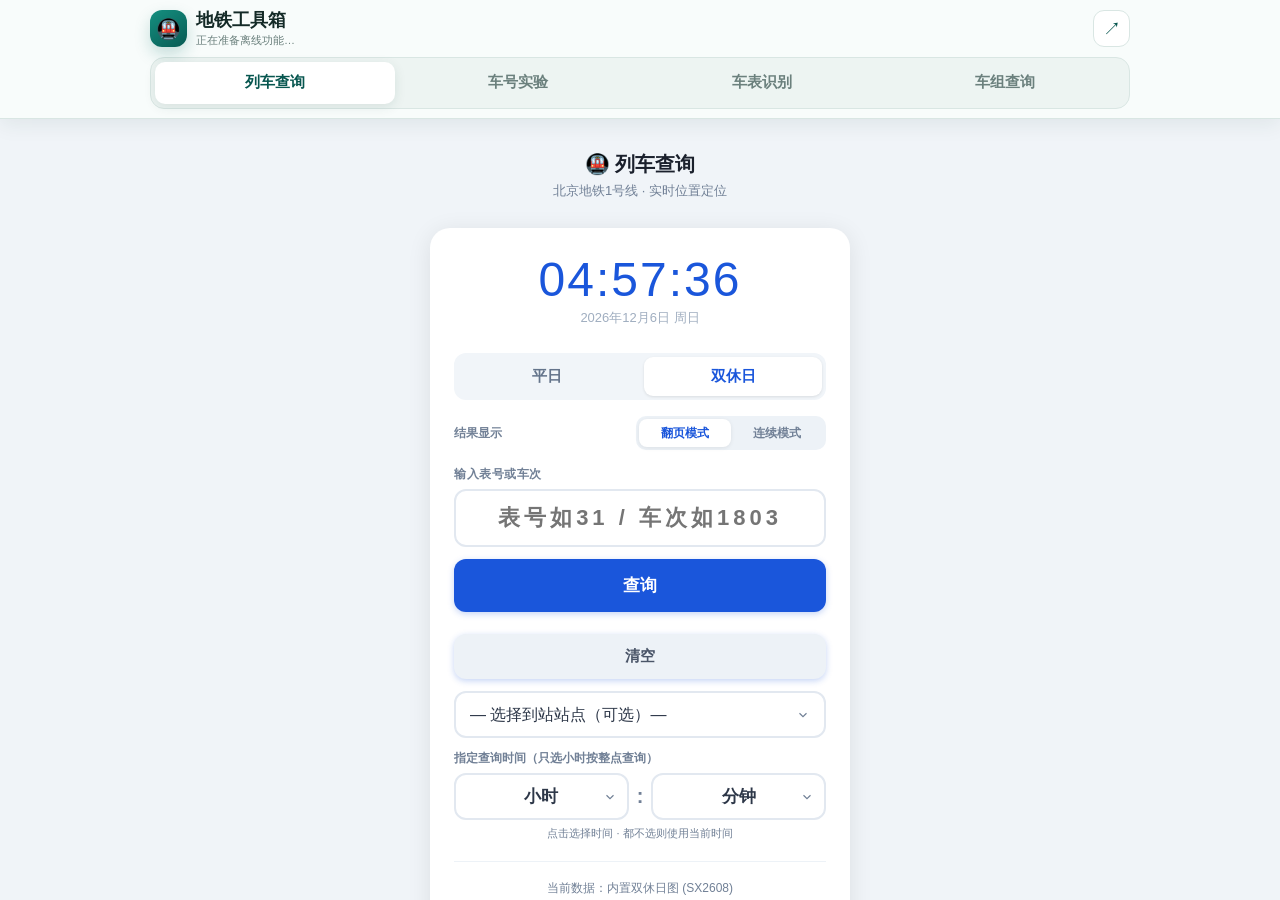
==== index.html @ 85279f7e "发布车号实验版 v0.1.14" ====
<!doctype html>
<html lang="zh-CN">
<head>
  <meta charset="utf-8">
  <meta name="viewport" content="width=device-width, initial-scale=1, viewport-fit=cover">
  <meta name="theme-color" content="#0b6f66">
  <meta name="apple-mobile-web-app-capable" content="yes">
  <meta name="apple-mobile-web-app-status-bar-style" content="default">
  <meta name="apple-mobile-web-app-title" content="地铁工具箱">
  <link rel="manifest" href="./manifest.webmanifest">
  <link rel="icon" href="./icon.svg" type="image/svg+xml">
  <link rel="apple-touch-icon" href="./icon.svg">
  <title>地铁工具箱</title>
  <style>
    :root {
      --brand: #0b6f66;
      --brand-dark: #07564f;
      --soft: #e5f3f0;
      --text: #142a27;
      --muted: #6b807d;
      --line: #d9e6e3;
      --header-h: 126px;
    }
    * { box-sizing: border-box; }
    html, body { margin: 0; width: 100%; height: 100%; overflow: hidden; }
    body {
      color: var(--text);
      background: #eef5f3;
      font-family: -apple-system, BlinkMacSystemFont, "SF Pro Text", "PingFang SC", "Microsoft YaHei", sans-serif;
    }
    button { font: inherit; -webkit-tap-highlight-color: transparent; }
    .shell { width: 100%; height: 100%; display: grid; grid-template-rows: auto 1fr; }
    .top {
      position: relative;
      z-index: 5;
      padding: max(10px, env(safe-area-inset-top)) 12px 9px;
      border-bottom: 1px solid var(--line);
      background: rgba(248, 252, 251, .96);
      box-shadow: 0 5px 20px rgba(20, 58, 52, .08);
      backdrop-filter: blur(18px);
    }
    .title-row {
      display: flex;
      align-items: center;
      justify-content: space-between;
      gap: 12px;
      width: min(980px, 100%);
      margin: 0 auto 9px;
    }
    .brand { display: flex; align-items: center; gap: 9px; min-width: 0; }
    .logo {
      width: 37px;
      height: 37px;
      display: grid;
      place-items: center;
      flex: 0 0 auto;
      border-radius: 12px;
      color: #fff;
      background: linear-gradient(145deg, #159080, #075a53);
      box-shadow: 0 7px 16px rgba(11, 111, 102, .22);
      font-size: 20px;
    }
    h1 { margin: 0; font-size: 18px; line-height: 1.15; }
    .status { margin-top: 2px; color: var(--muted); font-size: 11px; white-space: nowrap; }
    .open-btn {
      width: 37px;
      height: 37px;
      flex: 0 0 auto;
      border: 1px solid var(--line);
      border-radius: 11px;
      color: var(--brand-dark);
      background: #fff;
      cursor: pointer;
      font-size: 18px;
    }
    .tabs {
      width: min(980px, 100%);
      margin: 0 auto;
      padding: 4px;
      display: grid;
      grid-template-columns: repeat(4, 1fr);
      gap: 4px;
      border: 1px solid var(--line);
      border-radius: 14px;
      background: #edf4f2;
    }
    .tab {
      min-width: 0;
      min-height: 42px;
      padding: 0 5px;
      border: 0;
      border-radius: 10px;
      color: var(--muted);
      background: transparent;
      cursor: pointer;
      font-size: 14px;
      font-weight: 700;
      white-space: nowrap;
    }
    .tab.active { color: var(--brand-dark); background: #fff; box-shadow: 0 3px 12px rgba(19, 67, 60, .10); }
    .workspace { position: relative; min-height: 0; background: #f3f7f6; }
    .tool-frame { position: absolute; inset: 0; width: 100%; height: 100%; border: 0; display: none; background: #fff; }
    .tool-frame.active { display: block; }
    .loading {
      position: absolute;
      inset: 0;
      display: grid;
      place-items: center;
      color: var(--muted);
      font-size: 14px;
      pointer-events: none;
    }
    @media (min-width: 760px) {
      .top { padding-left: 20px; padding-right: 20px; }
      .tab { font-size: 15px; }
    }
    /* 手机横屏：标题和工具标签改为同一行，给工具本身留出更多高度 */
    @media (orientation: landscape) and (max-height: 600px) {
      .top {
        display: grid;
        grid-template-columns: minmax(150px, 32%) minmax(0, 1fr);
        align-items: center;
        gap: 8px;
        padding:
          4px max(8px, env(safe-area-inset-right))
          4px max(8px, env(safe-area-inset-left));
      }
      .title-row {
        width: 100%;
        margin: 0;
        gap: 7px;
      }
      .brand { gap: 6px; }
      .logo {
        width: 30px;
        height: 30px;
        border-radius: 9px;
        font-size: 16px;
      }
      h1 { font-size: 15px; }
      .status { display: none; }
      .open-btn {
        width: 30px;
        height: 30px;
        border-radius: 9px;
        font-size: 15px;
      }
      .tabs {
        width: 100%;
        margin: 0;
        padding: 3px;
        border-radius: 11px;
      }
      .tab {
        min-height: 32px;
        border-radius: 8px;
        font-size: 12px;
      }
    }
  </style>
</head>
<body>
  <main class="shell">
    <header class="top">
      <div class="title-row">
        <div class="brand">
          <div class="logo">🚇</div>
          <div>
            <h1>地铁工具箱</h1>
            <div class="status" id="statusText">正在准备离线功能…</div>
          </div>
        </div>
        <button class="open-btn" id="openTool" title="单独打开当前工具" aria-label="单独打开当前工具">↗</button>
      </div>
      <nav class="tabs" aria-label="工具选择">
        <button class="tab active" data-tool="train-query">列车查询</button>
        <button class="tab" data-tool="vehicle-query-lab">车号实验</button>
        <button class="tab" data-tool="trainsheet-ai">车表识别</button>
        <button class="tab" data-tool="group-query">车组查询</button>
      </nav>
    </header>
    <section class="workspace">
      <div class="loading" id="loading">正在加载工具…</div>
      <iframe class="tool-frame active" id="frame-train-query" src="./train-query/?v=2.8.7" title="列车查询" allow="clipboard-read; clipboard-write"></iframe>
      <iframe class="tool-frame" id="frame-vehicle-query-lab" data-src="./vehicle-query-lab-v016/?v=0.1.14" title="车号查询实验版 v0.1" allow="camera; clipboard-read; clipboard-write"></iframe>
      <iframe class="tool-frame" id="frame-trainsheet-ai" data-src="./trainsheet-ai/?v=2.7.12" title="车表识别" allow="camera; clipboard-read; clipboard-write"></iframe>
      <iframe class="tool-frame" id="frame-group-query" data-src="./group-query/?v=2.7.9" title="车组查询" allow="clipboard-read; clipboard-write"></iframe>
    </section>
  </main>
  <script>
    const TOOLS = {
      "train-query": "./train-query/?v=2.8.7",
      "vehicle-query-lab": "./vehicle-query-lab-v016/?v=0.1.14",
      "trainsheet-ai": "./trainsheet-ai/?v=2.7.12",
      "group-query": "./group-query/?v=2.7.9"
    };
    let activeTool = "train-query";
    let offlineReady = Boolean(navigator.serviceWorker && navigator.serviceWorker.controller);

    function selectTool(tool, updateHash = true) {
      if (!TOOLS[tool]) tool = "train-query";
      activeTool = tool;
      document.querySelectorAll(".tab").forEach(button => button.classList.toggle("active", button.dataset.tool === tool));
      document.querySelectorAll(".tool-frame").forEach(frame => frame.classList.toggle("active", frame.id === `frame-${tool}`));
      const frame = document.getElementById(`frame-${tool}`);
      if (!frame.getAttribute("src")) frame.src = frame.dataset.src;
      document.getElementById("loading").hidden = true;
      if (updateHash) history.replaceState(null, "", `#${tool}`);
    }

    function updateStatus() {
      const text = document.getElementById("statusText");
      if (!navigator.onLine) {
        text.textContent = offlineReady ? "当前已离线，工具仍可使用" : "当前离线，请先联网打开一次";
      } else {
        text.textContent = offlineReady ? "四个工具的离线包已就绪" : "正在准备离线功能…";
      }
    }

    async function registerOffline() {
      updateStatus();
      if (!("serviceWorker" in navigator)) {
        document.getElementById("statusText").textContent = "当前浏览器不支持完整离线模式";
        return;
      }
      try {
        await navigator.serviceWorker.register("./sw.js", {updateViaCache: "none"});
        await navigator.serviceWorker.ready;
        offlineReady = true;
        updateStatus();
      } catch {
        document.getElementById("statusText").textContent = "离线包准备失败，请刷新重试";
      }
    }

    document.querySelector(".tabs").addEventListener("click", event => {
      const button = event.target.closest("[data-tool]");
      if (button) selectTool(button.dataset.tool);
    });
    document.getElementById("openTool").addEventListener("click", () => window.open(TOOLS[activeTool], "_blank", "noopener"));
    window.addEventListener("online", updateStatus);
    window.addEventListener("offline", updateStatus);
    window.addEventListener("hashchange", () => selectTool(location.hash.slice(1), false));

    selectTool(location.hash.slice(1) || "train-query", false);
    registerOffline();
  </script>
</body>
</html>
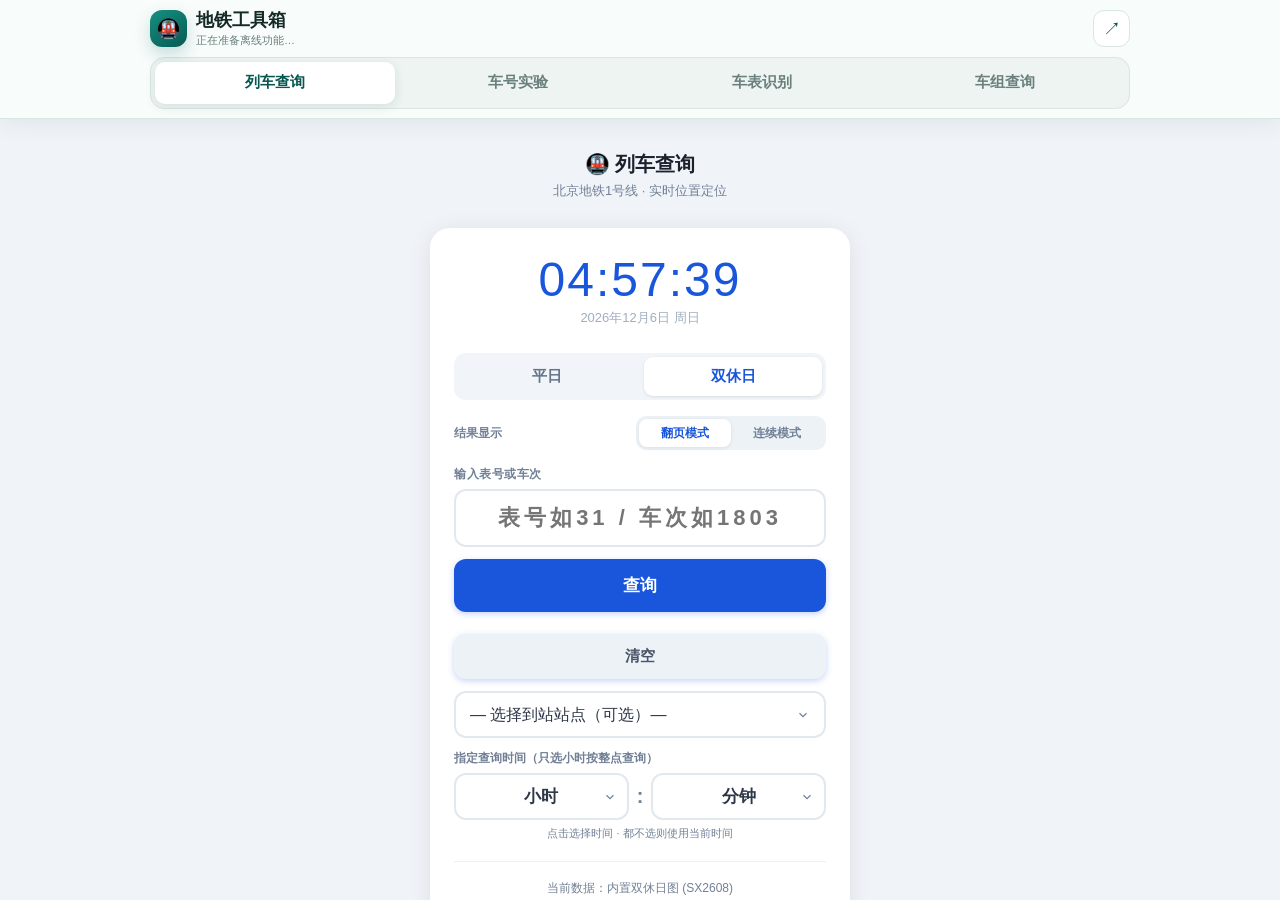
==== commit f0db8552: "更新车号实验版入口版本" ====
--- a/index.html
+++ b/index.html
@@ -182,7 +182,7 @@
     <section class="workspace">
       <div class="loading" id="loading">正在加载工具…</div>
       <iframe class="tool-frame active" id="frame-train-query" src="./train-query/?v=2.8.7" title="列车查询" allow="clipboard-read; clipboard-write"></iframe>
-      <iframe class="tool-frame" id="frame-vehicle-query-lab" data-src="./vehicle-query-lab-v016/?v=0.1.14" title="车号查询实验版 v0.1" allow="camera; clipboard-read; clipboard-write"></iframe>
+      <iframe class="tool-frame" id="frame-vehicle-query-lab" data-src="./vehicle-query-lab-v016/?v=0.1.15" title="车号查询实验版 v0.1" allow="camera; clipboard-read; clipboard-write"></iframe>
       <iframe class="tool-frame" id="frame-trainsheet-ai" data-src="./trainsheet-ai/?v=2.7.12" title="车表识别" allow="camera; clipboard-read; clipboard-write"></iframe>
       <iframe class="tool-frame" id="frame-group-query" data-src="./group-query/?v=2.7.9" title="车组查询" allow="clipboard-read; clipboard-write"></iframe>
     </section>
@@ -190,7 +190,7 @@
   <script>
     const TOOLS = {
       "train-query": "./train-query/?v=2.8.7",
-      "vehicle-query-lab": "./vehicle-query-lab-v016/?v=0.1.14",
+      "vehicle-query-lab": "./vehicle-query-lab-v016/?v=0.1.15",
       "trainsheet-ai": "./trainsheet-ai/?v=2.7.12",
       "group-query": "./group-query/?v=2.7.9"
     };
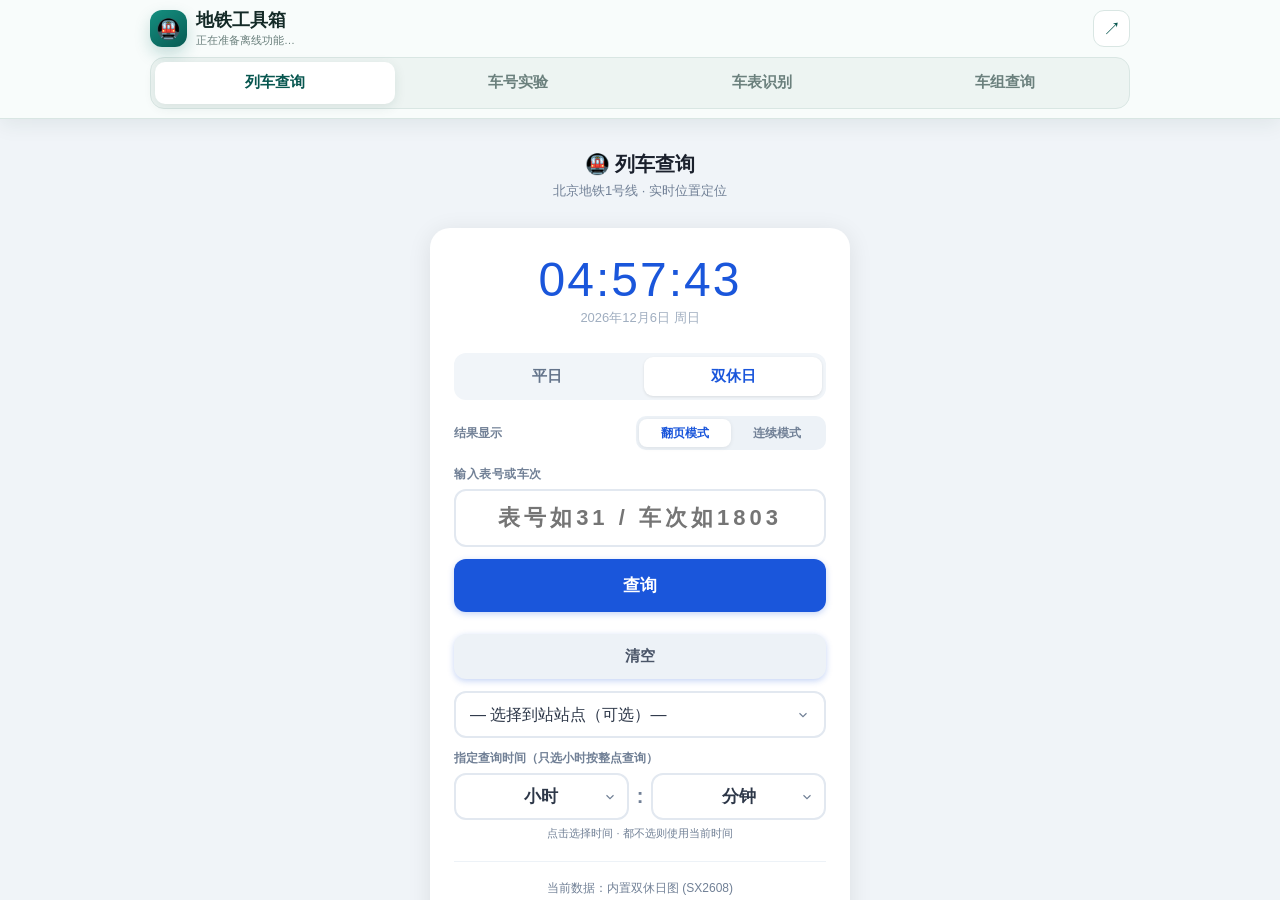
==== commit 82565880: "发布车号实验版 v0.1.16" ====
--- a/index.html
+++ b/index.html
@@ -182,7 +182,7 @@
     <section class="workspace">
       <div class="loading" id="loading">正在加载工具…</div>
       <iframe class="tool-frame active" id="frame-train-query" src="./train-query/?v=2.8.7" title="列车查询" allow="clipboard-read; clipboard-write"></iframe>
-      <iframe class="tool-frame" id="frame-vehicle-query-lab" data-src="./vehicle-query-lab-v016/?v=0.1.15" title="车号查询实验版 v0.1" allow="camera; clipboard-read; clipboard-write"></iframe>
+      <iframe class="tool-frame" id="frame-vehicle-query-lab" data-src="./vehicle-query-lab-v016/?v=0.1.16" title="车号查询实验版 v0.1" allow="camera; clipboard-read; clipboard-write"></iframe>
       <iframe class="tool-frame" id="frame-trainsheet-ai" data-src="./trainsheet-ai/?v=2.7.12" title="车表识别" allow="camera; clipboard-read; clipboard-write"></iframe>
       <iframe class="tool-frame" id="frame-group-query" data-src="./group-query/?v=2.7.9" title="车组查询" allow="clipboard-read; clipboard-write"></iframe>
     </section>
@@ -190,7 +190,7 @@
   <script>
     const TOOLS = {
       "train-query": "./train-query/?v=2.8.7",
-      "vehicle-query-lab": "./vehicle-query-lab-v016/?v=0.1.15",
+      "vehicle-query-lab": "./vehicle-query-lab-v016/?v=0.1.16",
       "trainsheet-ai": "./trainsheet-ai/?v=2.7.12",
       "group-query": "./group-query/?v=2.7.9"
     };
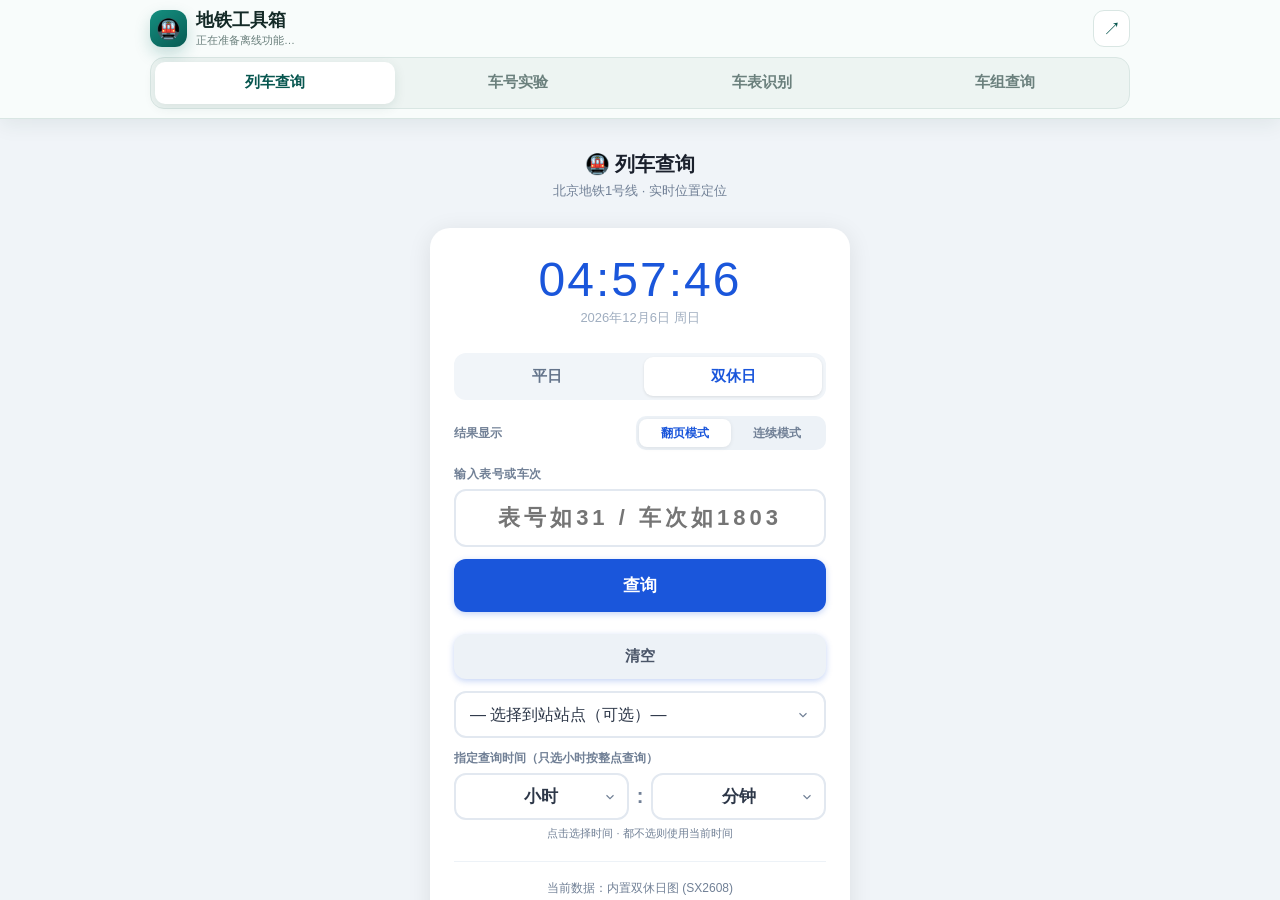
==== commit 9a906eb8: "发布车号实验版 v0.1.17" ====
--- a/index.html
+++ b/index.html
@@ -182,7 +182,7 @@
     <section class="workspace">
       <div class="loading" id="loading">正在加载工具…</div>
       <iframe class="tool-frame active" id="frame-train-query" src="./train-query/?v=2.8.7" title="列车查询" allow="clipboard-read; clipboard-write"></iframe>
-      <iframe class="tool-frame" id="frame-vehicle-query-lab" data-src="./vehicle-query-lab-v016/?v=0.1.16" title="车号查询实验版 v0.1" allow="camera; clipboard-read; clipboard-write"></iframe>
+      <iframe class="tool-frame" id="frame-vehicle-query-lab" data-src="./vehicle-query-lab-v016/?v=0.1.17" title="车号查询实验版 v0.1" allow="camera; clipboard-read; clipboard-write"></iframe>
       <iframe class="tool-frame" id="frame-trainsheet-ai" data-src="./trainsheet-ai/?v=2.7.12" title="车表识别" allow="camera; clipboard-read; clipboard-write"></iframe>
       <iframe class="tool-frame" id="frame-group-query" data-src="./group-query/?v=2.7.9" title="车组查询" allow="clipboard-read; clipboard-write"></iframe>
     </section>
@@ -190,7 +190,7 @@
   <script>
     const TOOLS = {
       "train-query": "./train-query/?v=2.8.7",
-      "vehicle-query-lab": "./vehicle-query-lab-v016/?v=0.1.16",
+      "vehicle-query-lab": "./vehicle-query-lab-v016/?v=0.1.17",
       "trainsheet-ai": "./trainsheet-ai/?v=2.7.12",
       "group-query": "./group-query/?v=2.7.9"
     };
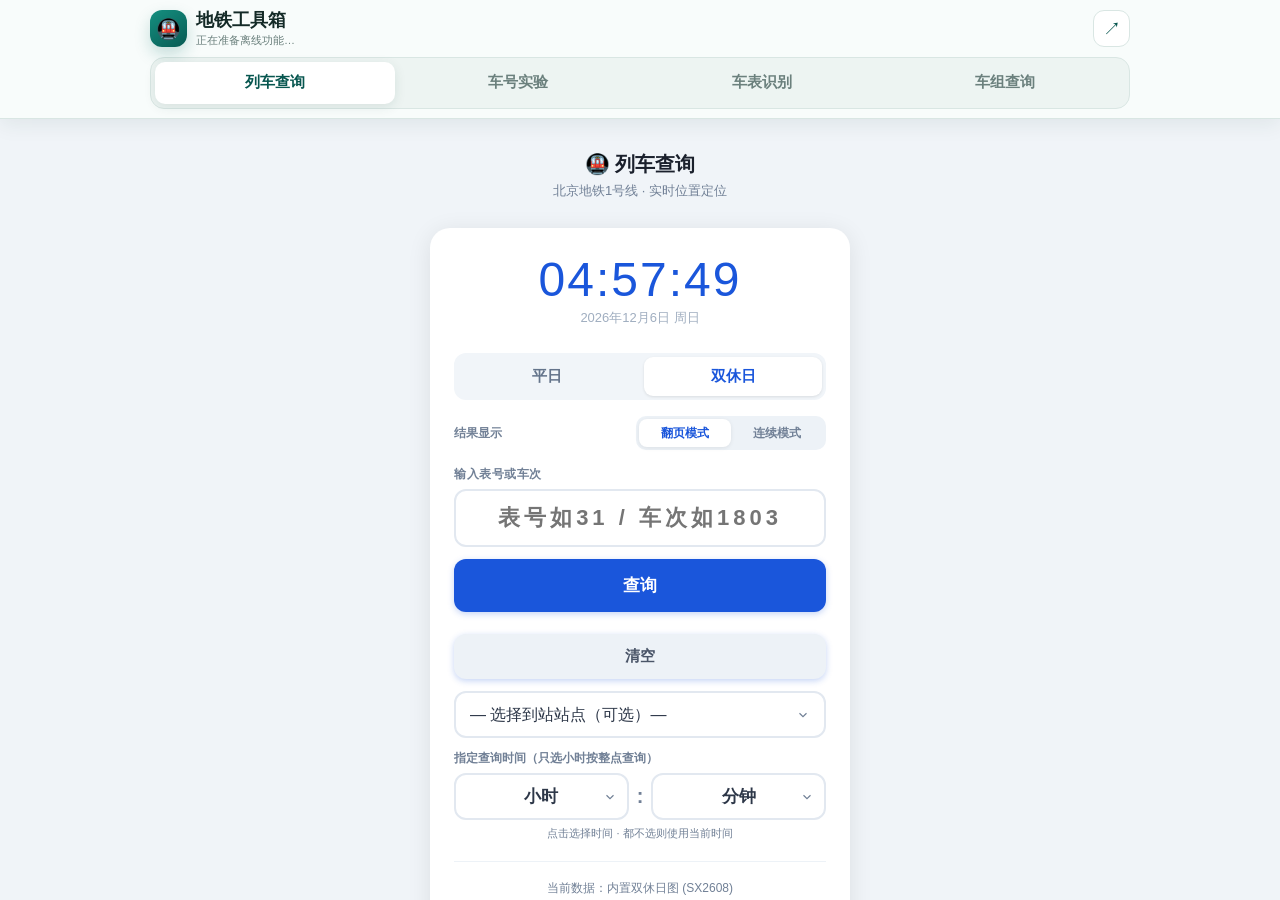
==== commit 55b12678: "发布车号实验版 v0.1.18" ====
--- a/index.html
+++ b/index.html
@@ -182,7 +182,7 @@
     <section class="workspace">
       <div class="loading" id="loading">正在加载工具…</div>
       <iframe class="tool-frame active" id="frame-train-query" src="./train-query/?v=2.8.7" title="列车查询" allow="clipboard-read; clipboard-write"></iframe>
-      <iframe class="tool-frame" id="frame-vehicle-query-lab" data-src="./vehicle-query-lab-v016/?v=0.1.17" title="车号查询实验版 v0.1" allow="camera; clipboard-read; clipboard-write"></iframe>
+      <iframe class="tool-frame" id="frame-vehicle-query-lab" data-src="./vehicle-query-lab-v016/?v=0.1.18" title="车号查询实验版 v0.1" allow="camera; clipboard-read; clipboard-write"></iframe>
       <iframe class="tool-frame" id="frame-trainsheet-ai" data-src="./trainsheet-ai/?v=2.7.12" title="车表识别" allow="camera; clipboard-read; clipboard-write"></iframe>
       <iframe class="tool-frame" id="frame-group-query" data-src="./group-query/?v=2.7.9" title="车组查询" allow="clipboard-read; clipboard-write"></iframe>
     </section>
@@ -190,7 +190,7 @@
   <script>
     const TOOLS = {
       "train-query": "./train-query/?v=2.8.7",
-      "vehicle-query-lab": "./vehicle-query-lab-v016/?v=0.1.17",
+      "vehicle-query-lab": "./vehicle-query-lab-v016/?v=0.1.18",
       "trainsheet-ai": "./trainsheet-ai/?v=2.7.12",
       "group-query": "./group-query/?v=2.7.9"
     };
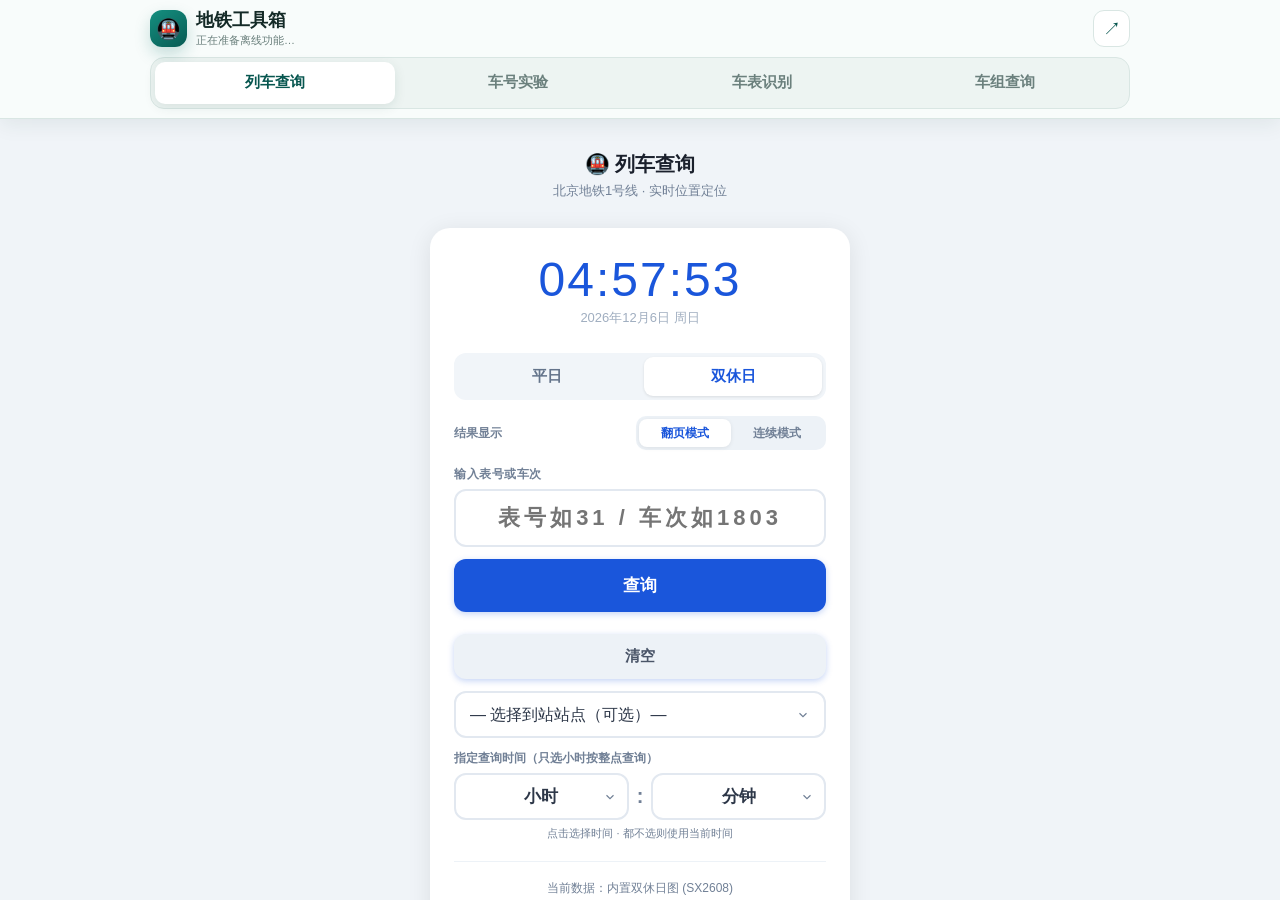
==== commit 7f1f9df8: "发布车号实验版 v0.1.19 查询历史" ====
--- a/index.html
+++ b/index.html
@@ -182,7 +182,7 @@
     <section class="workspace">
       <div class="loading" id="loading">正在加载工具…</div>
       <iframe class="tool-frame active" id="frame-train-query" src="./train-query/?v=2.8.7" title="列车查询" allow="clipboard-read; clipboard-write"></iframe>
-      <iframe class="tool-frame" id="frame-vehicle-query-lab" data-src="./vehicle-query-lab-v016/?v=0.1.18" title="车号查询实验版 v0.1" allow="camera; clipboard-read; clipboard-write"></iframe>
+      <iframe class="tool-frame" id="frame-vehicle-query-lab" data-src="./vehicle-query-lab-v016/?v=0.1.19" title="车号查询实验版 v0.1" allow="camera; clipboard-read; clipboard-write"></iframe>
       <iframe class="tool-frame" id="frame-trainsheet-ai" data-src="./trainsheet-ai/?v=2.7.12" title="车表识别" allow="camera; clipboard-read; clipboard-write"></iframe>
       <iframe class="tool-frame" id="frame-group-query" data-src="./group-query/?v=2.7.9" title="车组查询" allow="clipboard-read; clipboard-write"></iframe>
     </section>
@@ -190,7 +190,7 @@
   <script>
     const TOOLS = {
       "train-query": "./train-query/?v=2.8.7",
-      "vehicle-query-lab": "./vehicle-query-lab-v016/?v=0.1.18",
+      "vehicle-query-lab": "./vehicle-query-lab-v016/?v=0.1.19",
       "trainsheet-ai": "./trainsheet-ai/?v=2.7.12",
       "group-query": "./group-query/?v=2.7.9"
     };
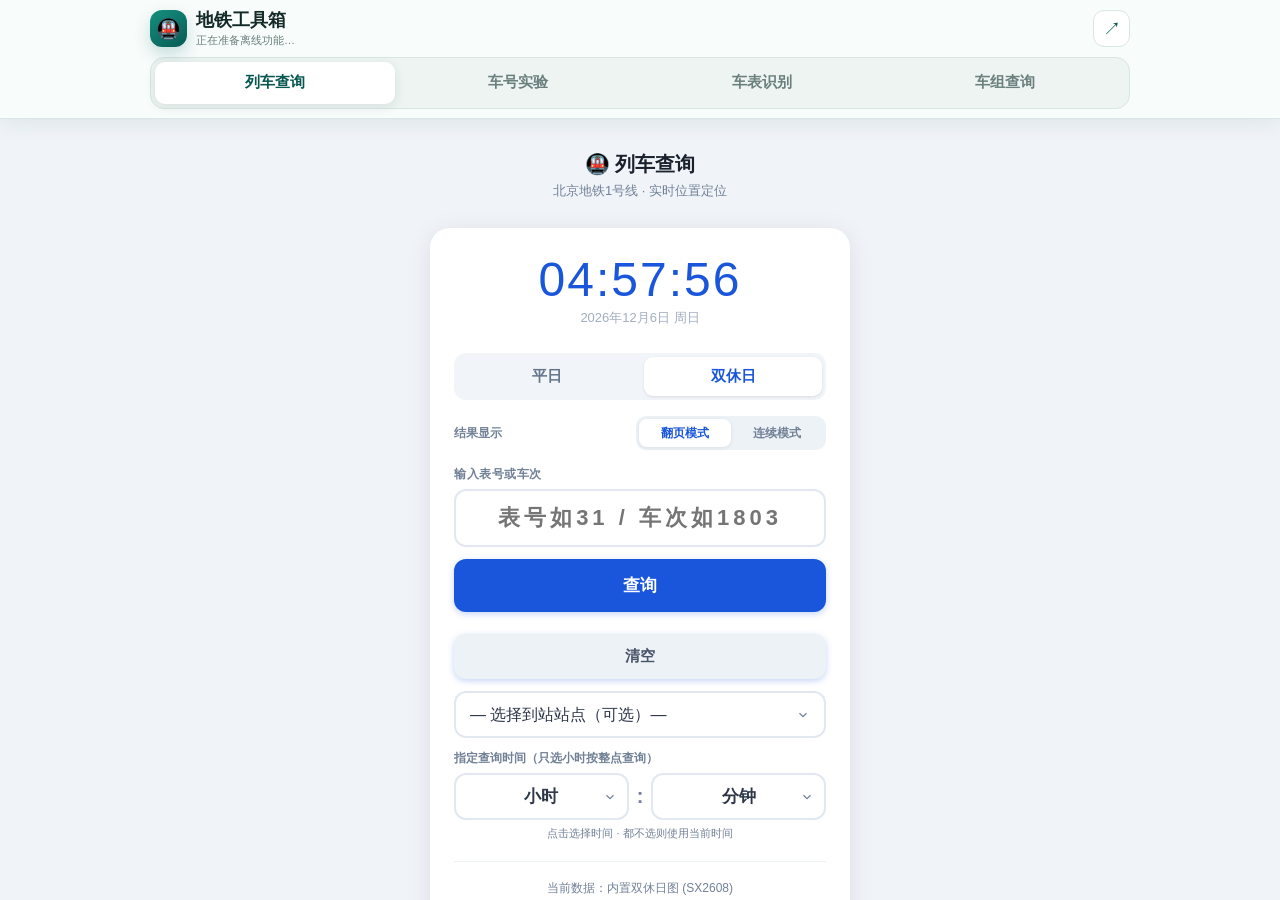
==== commit 4f1d9280: "发布车号实验版 v0.1.20" ====
--- a/index.html
+++ b/index.html
@@ -182,7 +182,7 @@
     <section class="workspace">
       <div class="loading" id="loading">正在加载工具…</div>
       <iframe class="tool-frame active" id="frame-train-query" src="./train-query/?v=2.8.7" title="列车查询" allow="clipboard-read; clipboard-write"></iframe>
-      <iframe class="tool-frame" id="frame-vehicle-query-lab" data-src="./vehicle-query-lab-v016/?v=0.1.19" title="车号查询实验版 v0.1" allow="camera; clipboard-read; clipboard-write"></iframe>
+      <iframe class="tool-frame" id="frame-vehicle-query-lab" data-src="./vehicle-query-lab-v016/?v=0.1.20" title="车号查询实验版 v0.1" allow="camera; clipboard-read; clipboard-write"></iframe>
       <iframe class="tool-frame" id="frame-trainsheet-ai" data-src="./trainsheet-ai/?v=2.7.12" title="车表识别" allow="camera; clipboard-read; clipboard-write"></iframe>
       <iframe class="tool-frame" id="frame-group-query" data-src="./group-query/?v=2.7.9" title="车组查询" allow="clipboard-read; clipboard-write"></iframe>
     </section>
@@ -190,7 +190,7 @@
   <script>
     const TOOLS = {
       "train-query": "./train-query/?v=2.8.7",
-      "vehicle-query-lab": "./vehicle-query-lab-v016/?v=0.1.19",
+      "vehicle-query-lab": "./vehicle-query-lab-v016/?v=0.1.20",
       "trainsheet-ai": "./trainsheet-ai/?v=2.7.12",
       "group-query": "./group-query/?v=2.7.9"
     };
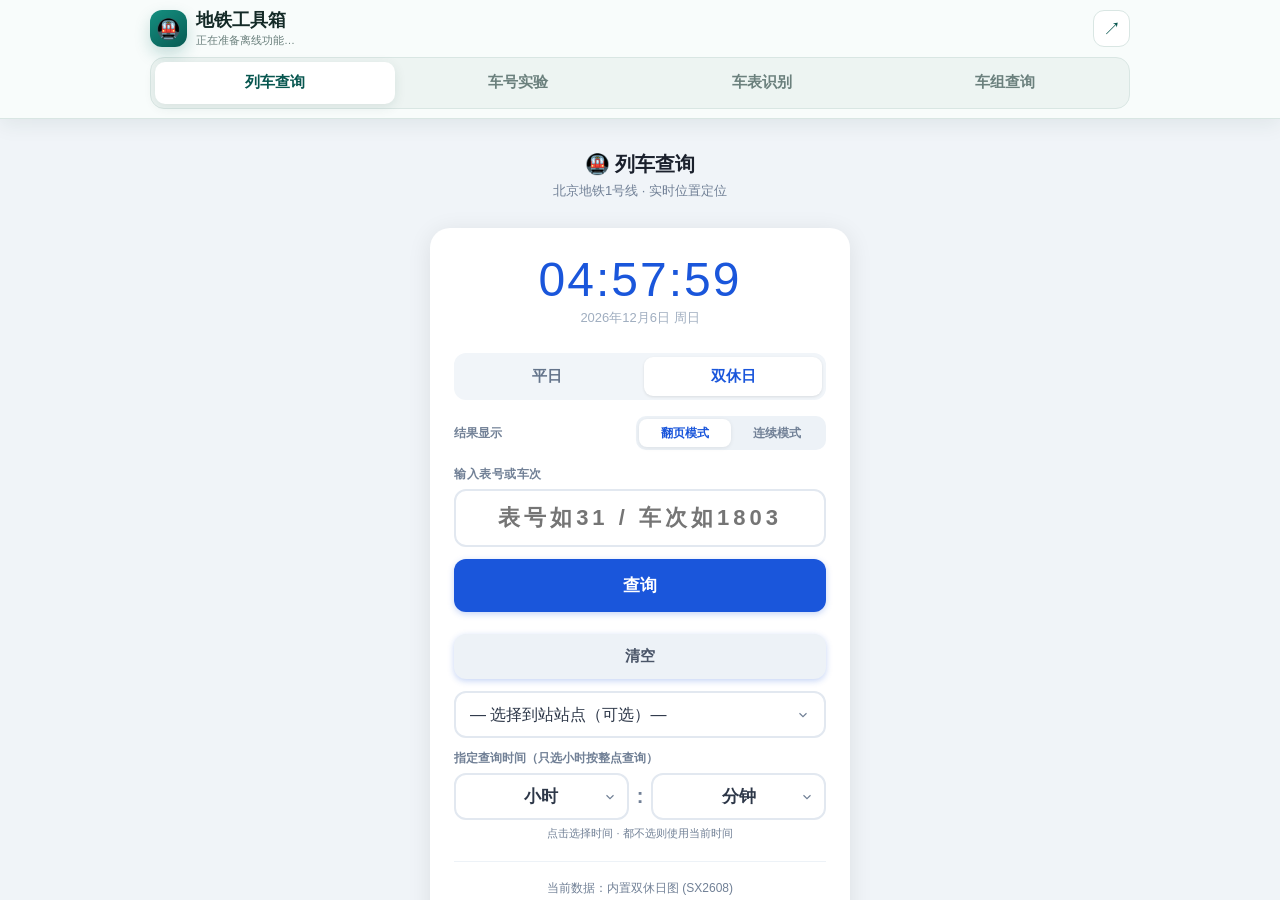
==== commit 70b2699c: "新增车号笔迹校对样本记忆" ====
--- a/index.html
+++ b/index.html
@@ -182,7 +182,7 @@
     <section class="workspace">
       <div class="loading" id="loading">正在加载工具…</div>
       <iframe class="tool-frame active" id="frame-train-query" src="./train-query/?v=2.8.7" title="列车查询" allow="clipboard-read; clipboard-write"></iframe>
-      <iframe class="tool-frame" id="frame-vehicle-query-lab" data-src="./vehicle-query-lab-v016/?v=0.1.20" title="车号查询实验版 v0.1" allow="camera; clipboard-read; clipboard-write"></iframe>
+      <iframe class="tool-frame" id="frame-vehicle-query-lab" data-src="./vehicle-query-lab-v016/?v=0.1.21" title="车号查询实验版 v0.1" allow="camera; clipboard-read; clipboard-write"></iframe>
       <iframe class="tool-frame" id="frame-trainsheet-ai" data-src="./trainsheet-ai/?v=2.7.12" title="车表识别" allow="camera; clipboard-read; clipboard-write"></iframe>
       <iframe class="tool-frame" id="frame-group-query" data-src="./group-query/?v=2.7.9" title="车组查询" allow="clipboard-read; clipboard-write"></iframe>
     </section>
@@ -190,7 +190,7 @@
   <script>
     const TOOLS = {
       "train-query": "./train-query/?v=2.8.7",
-      "vehicle-query-lab": "./vehicle-query-lab-v016/?v=0.1.20",
+      "vehicle-query-lab": "./vehicle-query-lab-v016/?v=0.1.21",
       "trainsheet-ai": "./trainsheet-ai/?v=2.7.12",
       "group-query": "./group-query/?v=2.7.9"
     };
